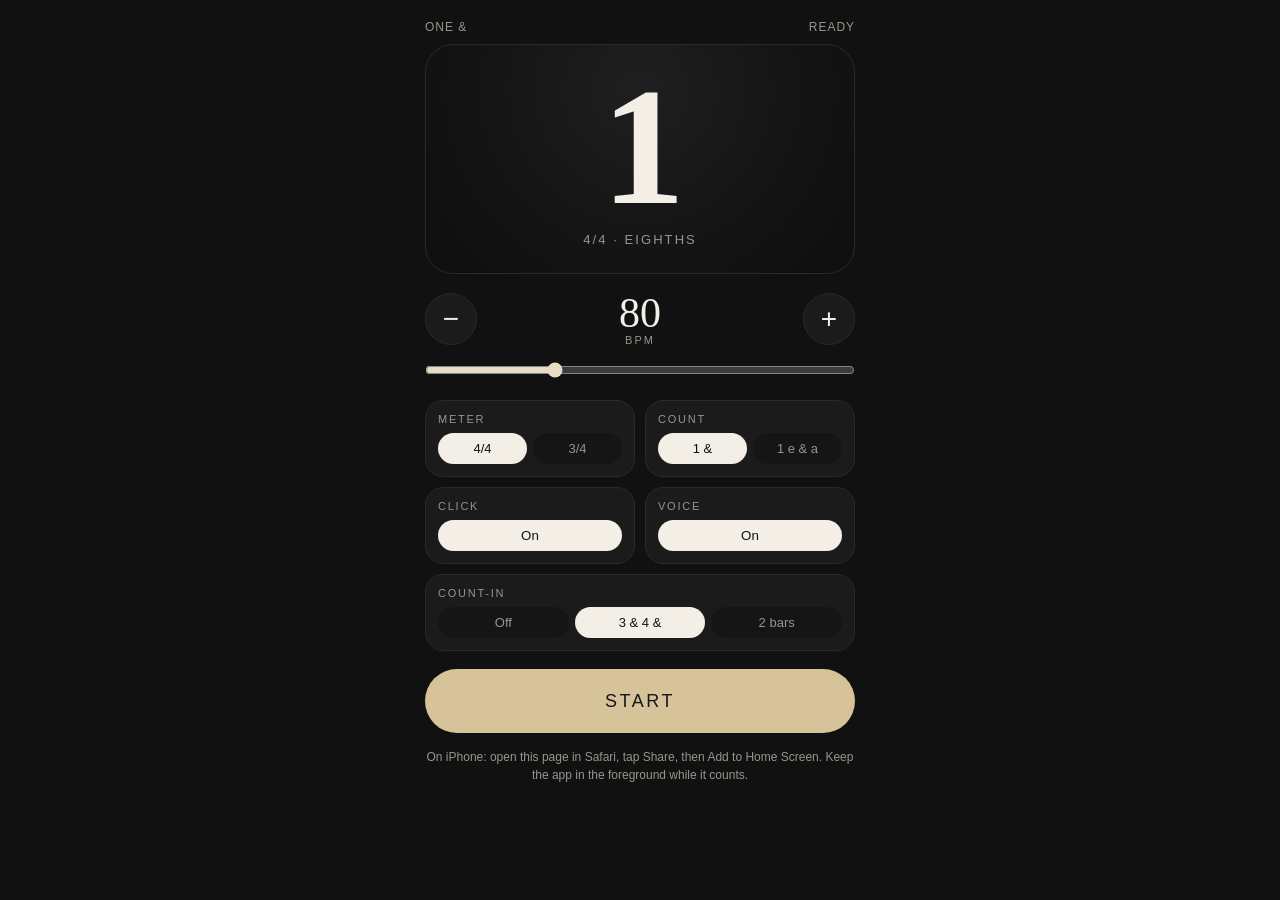
==== index.html @ e8531f9f "Add files via upload Add One & Metronome" ====
<!DOCTYPE html>
<html lang="en">
<head>
  <meta charset="UTF-8" />
  <meta name="viewport" content="width=device-width, initial-scale=1, viewport-fit=cover" />
  <meta name="theme-color" content="#111111" />
  <meta name="apple-mobile-web-app-capable" content="yes" />
  <meta name="apple-mobile-web-app-status-bar-style" content="black-translucent" />
  <meta name="apple-mobile-web-app-title" content="One &" />
  <title>One &</title>
  <link rel="manifest" href="./manifest.json" />
  <link rel="apple-touch-icon" href="./icons/apple-touch-icon.png" />
  <link rel="icon" href="./icons/icon-192.png" />
  <link rel="stylesheet" href="./styles.css" />
</head>
<body>
  <main class="wrap">
    <div class="brand">
      <span>One &amp;</span>
      <span class="status" id="status">Ready</span>
    </div>

    <section class="display" id="display">
      <div class="count" id="count">1</div>
      <div class="subline" id="subline">4/4 · eighths</div>
    </section>

    <div class="bpm-row">
      <button class="bpm-btn" id="bpmDown" aria-label="Slower">−</button>
      <div class="bpm-read">
        <div class="bpm-number" id="bpmRead">80</div>
        <div class="bpm-label">BPM</div>
      </div>
      <button class="bpm-btn" id="bpmUp" aria-label="Faster">+</button>
    </div>
    <input id="bpm" type="range" min="30" max="200" value="80" />

    <div class="grid">
      <div class="field">
        <label>Meter</label>
        <div class="seg" id="meterSeg">
          <button data-meter="4" class="on">4/4</button>
          <button data-meter="3">3/4</button>
        </div>
      </div>
      <div class="field">
        <label>Count</label>
        <div class="seg" id="subSeg">
          <button data-sub="2" class="on">1 &amp;</button>
          <button data-sub="4">1 e &amp; a</button>
        </div>
      </div>
      <div class="field">
        <label>Click</label>
        <button class="toggle on" id="clickToggle">On</button>
      </div>
      <div class="field">
        <label>Voice</label>
        <button class="toggle on" id="voiceToggle">On</button>
      </div>
      <div class="field" style="grid-column: 1 / -1">
        <label>Count-in</label>
        <div class="seg" id="countInSeg">
          <button data-countin="off">Off</button>
          <button data-countin="short" class="on">3 &amp; 4 &amp;</button>
          <button data-countin="bars">2 bars</button>
        </div>
      </div>
    </div>

    <button class="start" id="start">Start</button>
    <p class="hint">On iPhone: open this page in Safari, tap Share, then Add to Home Screen. Keep the app in the foreground while it counts.</p>
  </main>
  <script src="./app.js"></script>
</body>
</html>
---- styles.css ----
:root {
  --bg: #111111;
  --bg-raised: #1b1b1b;
  --line: #2a2a2a;
  --text: #f3efe6;
  --muted: #9a958a;
  --accent: #e8dcc4;
  --beat: #f4efe4;
  --upbeat: #c9b48a;
  --go: #d7c39a;
  --danger: #c97868;
  --radius: 18px;
}

* {
  box-sizing: border-box;
  -webkit-tap-highlight-color: transparent;
}

html, body {
  margin: 0;
  min-height: 100%;
  background: var(--bg);
  color: var(--text);
  font-family: "Iowan Old Style", "Palatino Linotype", Palatino, "Times New Roman", serif;
}

body {
  padding: 20px 16px 28px;
}

.wrap {
  max-width: 430px;
  margin: 0 auto;
}

.brand {
  display: flex;
  justify-content: space-between;
  align-items: baseline;
  margin-bottom: 8px;
  letter-spacing: 0.08em;
  text-transform: uppercase;
  font-size: 12px;
  color: var(--muted);
  font-family: -apple-system, BlinkMacSystemFont, "Segoe UI", sans-serif;
}

.status {
  min-height: 1.2em;
}

.display {
  background: radial-gradient(circle at 50% 20%, #1f1f1f, #141414 58%, #0e0e0e);
  border: 1px solid var(--line);
  border-radius: 28px;
  min-height: 230px;
  display: flex;
  flex-direction: column;
  align-items: center;
  justify-content: center;
  margin: 10px 0 18px;
  position: relative;
  overflow: hidden;
}

.display.pulse-down::after,
.display.pulse-up::after {
  content: "";
  position: absolute;
  inset: 0;
  pointer-events: none;
}

.display.pulse-down::after {
  background: radial-gradient(circle at center, rgba(243, 239, 230, 0.12), transparent 58%);
}

.display.pulse-up::after {
  background: radial-gradient(circle at center, rgba(201, 180, 138, 0.16), transparent 58%);
}

.count {
  font-size: clamp(112px, 32vw, 168px);
  line-height: 0.9;
  font-weight: 600;
  letter-spacing: -0.04em;
}

.count.upbeat {
  color: var(--upbeat);
  transform: translateY(-8px);
}

.subline {
  margin-top: 10px;
  font-family: -apple-system, BlinkMacSystemFont, "Segoe UI", sans-serif;
  font-size: 13px;
  letter-spacing: 0.16em;
  text-transform: uppercase;
  color: var(--muted);
}

.bpm-row {
  display: flex;
  align-items: center;
  gap: 10px;
  margin-bottom: 16px;
}

.bpm-btn, .start {
  border: 0;
  border-radius: 999px;
  background: var(--bg-raised);
  color: var(--text);
  border: 1px solid var(--line);
  font: inherit;
  cursor: pointer;
}

.bpm-btn {
  width: 52px;
  height: 52px;
  font-size: 28px;
  line-height: 1;
  font-family: -apple-system, BlinkMacSystemFont, "Segoe UI", sans-serif;
}

.bpm-read {
  flex: 1;
  text-align: center;
}

.bpm-number {
  font-size: 42px;
  line-height: 1;
}

.bpm-label {
  font-family: -apple-system, BlinkMacSystemFont, "Segoe UI", sans-serif;
  font-size: 11px;
  letter-spacing: 0.18em;
  text-transform: uppercase;
  color: var(--muted);
}

input[type="range"] {
  width: 100%;
  margin: 0 0 22px;
  accent-color: var(--accent);
}

.grid {
  display: grid;
  grid-template-columns: 1fr 1fr;
  gap: 10px;
  margin-bottom: 18px;
}

.field {
  background: var(--bg-raised);
  border: 1px solid var(--line);
  border-radius: var(--radius);
  padding: 12px;
}

.field label {
  display: block;
  font-family: -apple-system, BlinkMacSystemFont, "Segoe UI", sans-serif;
  font-size: 11px;
  letter-spacing: 0.16em;
  text-transform: uppercase;
  color: var(--muted);
  margin-bottom: 8px;
}

.seg {
  display: flex;
  gap: 6px;
}

.seg button {
  flex: 1;
  border: 0;
  background: #151515;
  color: var(--muted);
  border-radius: 999px;
  padding: 8px 6px;
  font-family: -apple-system, BlinkMacSystemFont, "Segoe UI", sans-serif;
  font-size: 13px;
  cursor: pointer;
}

.seg button.on {
  background: var(--text);
  color: #111;
}

.toggle {
  width: 100%;
  border: 0;
  background: #151515;
  color: var(--muted);
  border-radius: 999px;
  padding: 8px 6px;
  font-family: -apple-system, BlinkMacSystemFont, "Segoe UI", sans-serif;
  cursor: pointer;
}

.toggle.on {
  background: var(--text);
  color: #111;
}

.start {
  width: 100%;
  height: 64px;
  font-size: 18px;
  letter-spacing: 0.14em;
  text-transform: uppercase;
  font-family: -apple-system, BlinkMacSystemFont, "Segoe UI", sans-serif;
  background: var(--go);
  color: #171717;
  border: 0;
}

.start.running {
  background: var(--danger);
  color: #fff;
}

.hint {
  margin-top: 16px;
  color: var(--muted);
  font-family: -apple-system, BlinkMacSystemFont, "Segoe UI", sans-serif;
  font-size: 12px;
  line-height: 1.45;
  text-align: center;
}
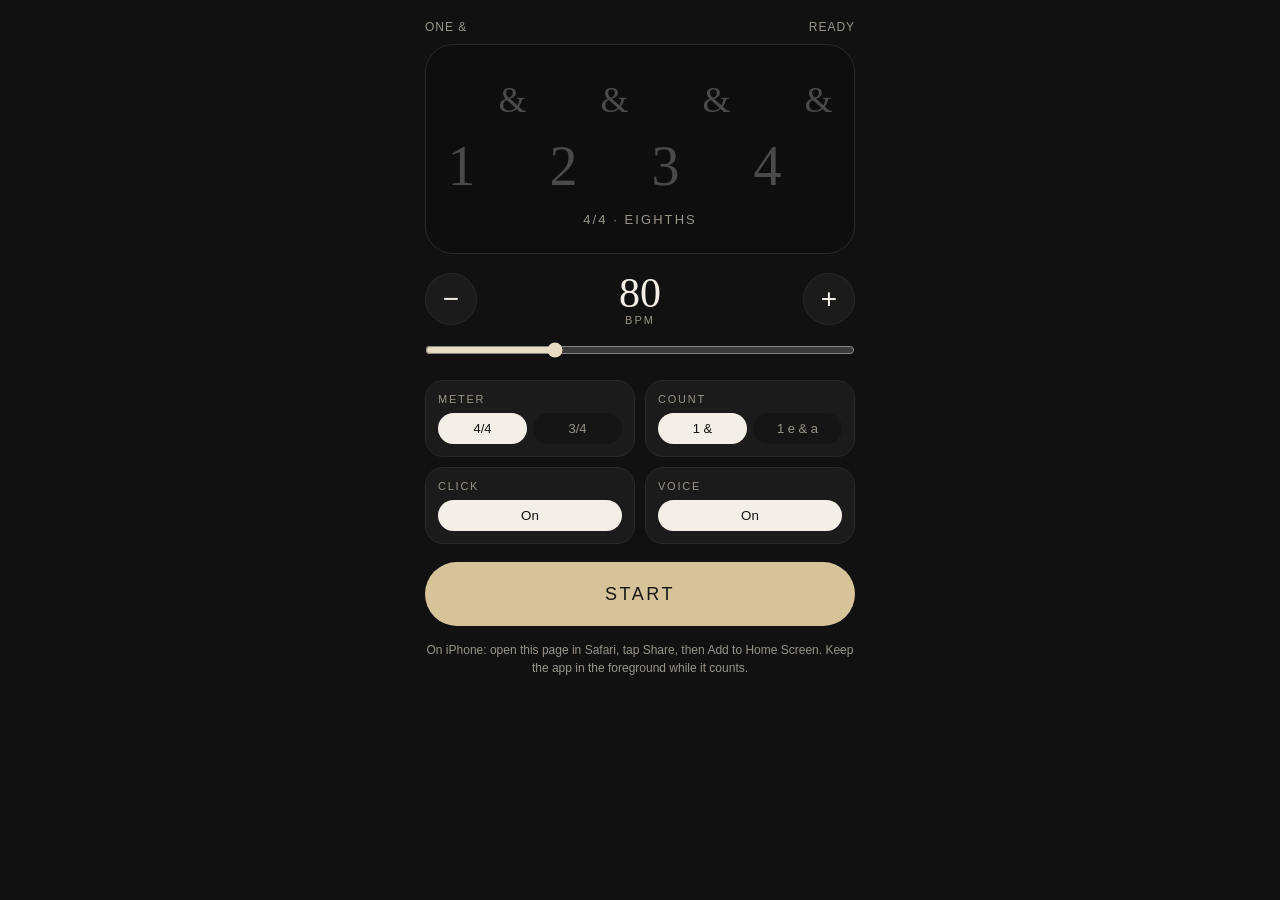
==== commit 8e6024f1: "Add files via upload" ====
--- a/index.html
+++ b/index.html
@@ -21,7 +21,7 @@
     </div>
 
     <section class="display" id="display">
-      <div class="count" id="count">1</div>
+      <div class="beat-board" id="beatBoard"></div>
       <div class="subline" id="subline">4/4 · eighths</div>
     </section>
 
@@ -58,19 +58,12 @@
         <label>Voice</label>
         <button class="toggle on" id="voiceToggle">On</button>
       </div>
-      <div class="field" style="grid-column: 1 / -1">
-        <label>Count-in</label>
-        <div class="seg" id="countInSeg">
-          <button data-countin="off">Off</button>
-          <button data-countin="short" class="on">3 &amp; 4 &amp;</button>
-          <button data-countin="bars">2 bars</button>
-        </div>
-      </div>
     </div>
 
     <button class="start" id="start">Start</button>
     <p class="hint">On iPhone: open this page in Safari, tap Share, then Add to Home Screen. Keep the app in the foreground while it counts.</p>
   </main>
+  <script src="./voices.js"></script>
   <script src="./app.js"></script>
 </body>
 </html>
--- a/styles.css
+++ b/styles.css
@@ -5,8 +5,9 @@
   --text: #f3efe6;
   --muted: #9a958a;
   --accent: #e8dcc4;
-  --beat: #f4efe4;
-  --upbeat: #c9b48a;
+  --dormant: #4a4a4a;
+  --and-on: #8d8d8d;
+  --beat-on: #ffffff;
   --go: #d7c39a;
   --danger: #c97868;
   --radius: 18px;
@@ -51,54 +52,62 @@
 }
 
 .display {
-  background: radial-gradient(circle at 50% 20%, #1f1f1f, #141414 58%, #0e0e0e);
+  background: #0e0e0e;
   border: 1px solid var(--line);
   border-radius: 28px;
-  min-height: 230px;
+  min-height: 210px;
   display: flex;
   flex-direction: column;
-  align-items: center;
+  align-items: stretch;
   justify-content: center;
   margin: 10px 0 18px;
-  position: relative;
-  overflow: hidden;
-}
-
-.display.pulse-down::after,
-.display.pulse-up::after {
-  content: "";
-  position: absolute;
-  inset: 0;
-  pointer-events: none;
-}
-
-.display.pulse-down::after {
-  background: radial-gradient(circle at center, rgba(243, 239, 230, 0.12), transparent 58%);
-}
-
-.display.pulse-up::after {
-  background: radial-gradient(circle at center, rgba(201, 180, 138, 0.16), transparent 58%);
-}
-
-.count {
-  font-size: clamp(112px, 32vw, 168px);
-  line-height: 0.9;
-  font-weight: 600;
-  letter-spacing: -0.04em;
-}
-
-.count.upbeat {
-  color: var(--upbeat);
-  transform: translateY(-8px);
+  padding: 28px 10px 18px;
+}
+
+.beat-board {
+  display: grid;
+  grid-template-rows: auto auto;
+  align-items: end;
+  column-gap: 0;
+  row-gap: 2px;
+  width: 100%;
+}
+
+.syll {
+  text-align: center;
+  color: var(--dormant);
+  font-weight: 500;
+  line-height: 1;
+  user-select: none;
+  transition: color 0.06s linear;
+}
+
+.syll.num {
+  font-size: clamp(42px, 11vw, 56px);
+  padding: 8px 0 2px;
+}
+
+.syll.and {
+  font-size: clamp(28px, 7vw, 36px);
+  padding: 0 0 10px;
+}
+
+.syll.num.on {
+  color: var(--beat-on);
+}
+
+.syll.and.on {
+  color: var(--and-on);
 }
 
 .subline {
-  margin-top: 10px;
+  margin-top: 16px;
   font-family: -apple-system, BlinkMacSystemFont, "Segoe UI", sans-serif;
   font-size: 13px;
   letter-spacing: 0.16em;
   text-transform: uppercase;
   color: var(--muted);
+  text-align: center;
 }
 
 .bpm-row {
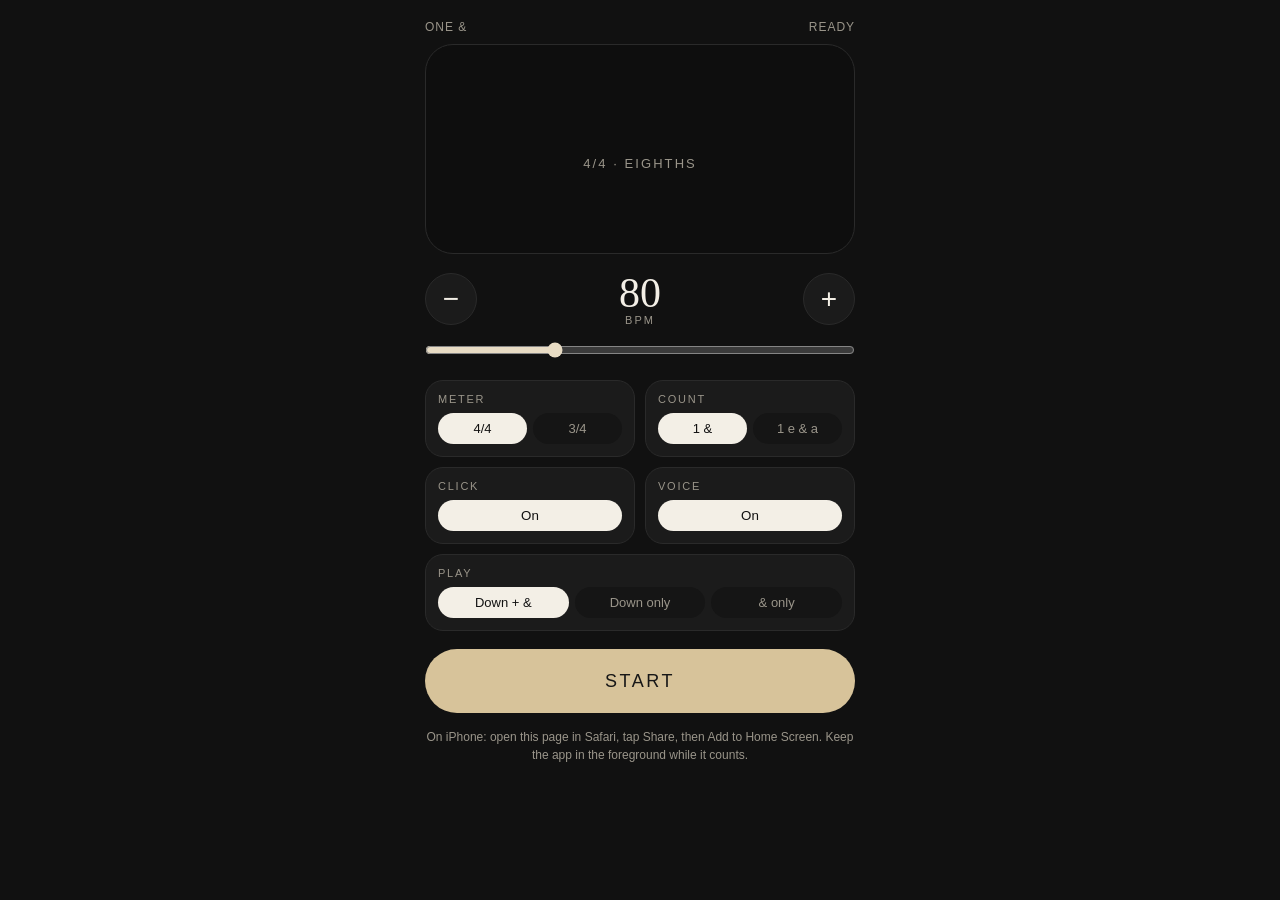
==== commit 859a9988: "Add files via upload" ====
--- a/index.html
+++ b/index.html
@@ -58,6 +58,14 @@
         <label>Voice</label>
         <button class="toggle on" id="voiceToggle">On</button>
       </div>
+      <div class="field" style="grid-column: 1 / -1">
+        <label>Play</label>
+        <div class="seg" id="partsSeg">
+          <button data-parts="both" class="on">Down + &amp;</button>
+          <button data-parts="down">Down only</button>
+          <button data-parts="up">&amp; only</button>
+        </div>
+      </div>
     </div>
 
     <button class="start" id="start">Start</button>
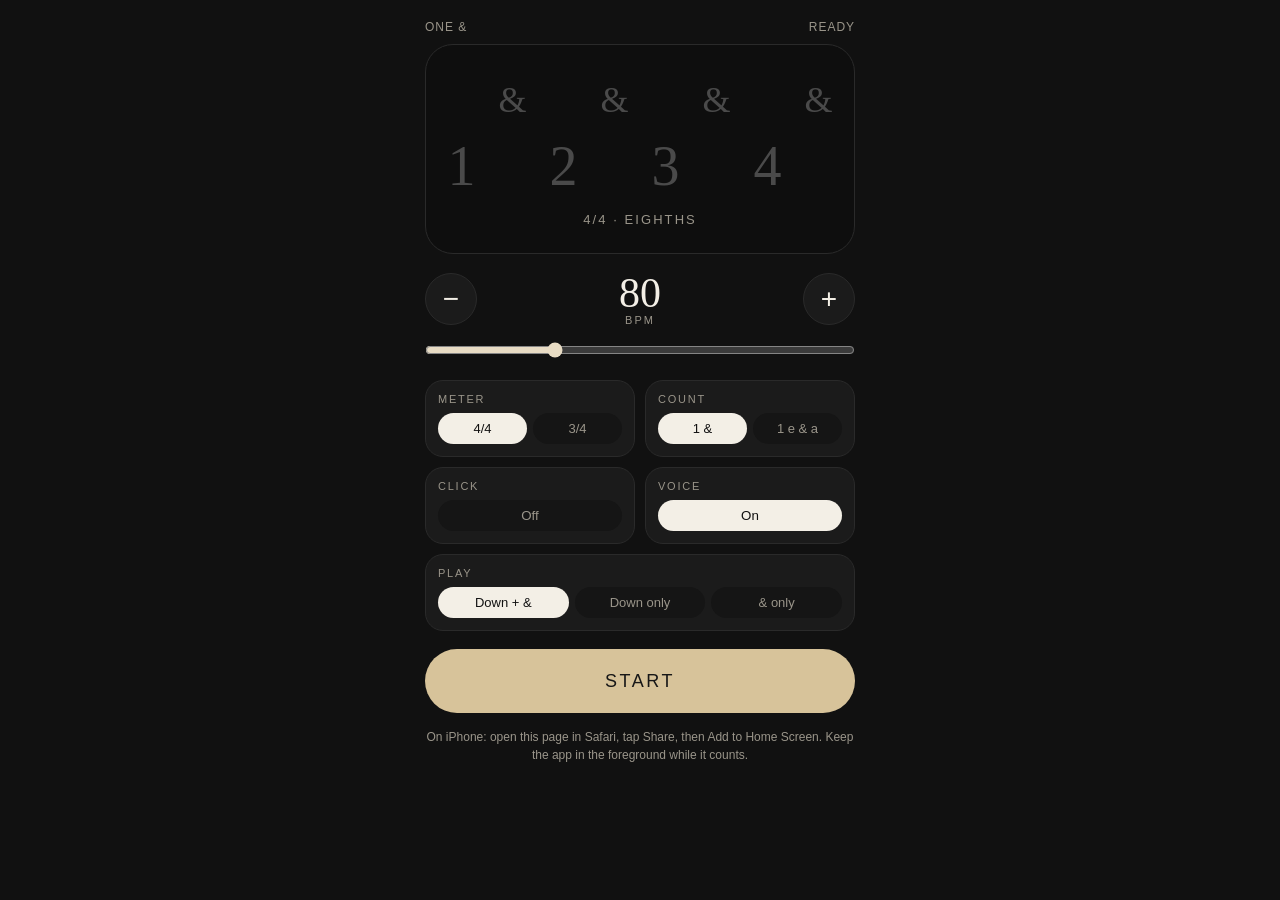
==== commit 54796b0a: "Add files via upload" ====
--- a/index.html
+++ b/index.html
@@ -52,7 +52,7 @@
       </div>
       <div class="field">
         <label>Click</label>
-        <button class="toggle on" id="clickToggle">On</button>
+        <button class="toggle" id="clickToggle">Off</button>
       </div>
       <div class="field">
         <label>Voice</label>
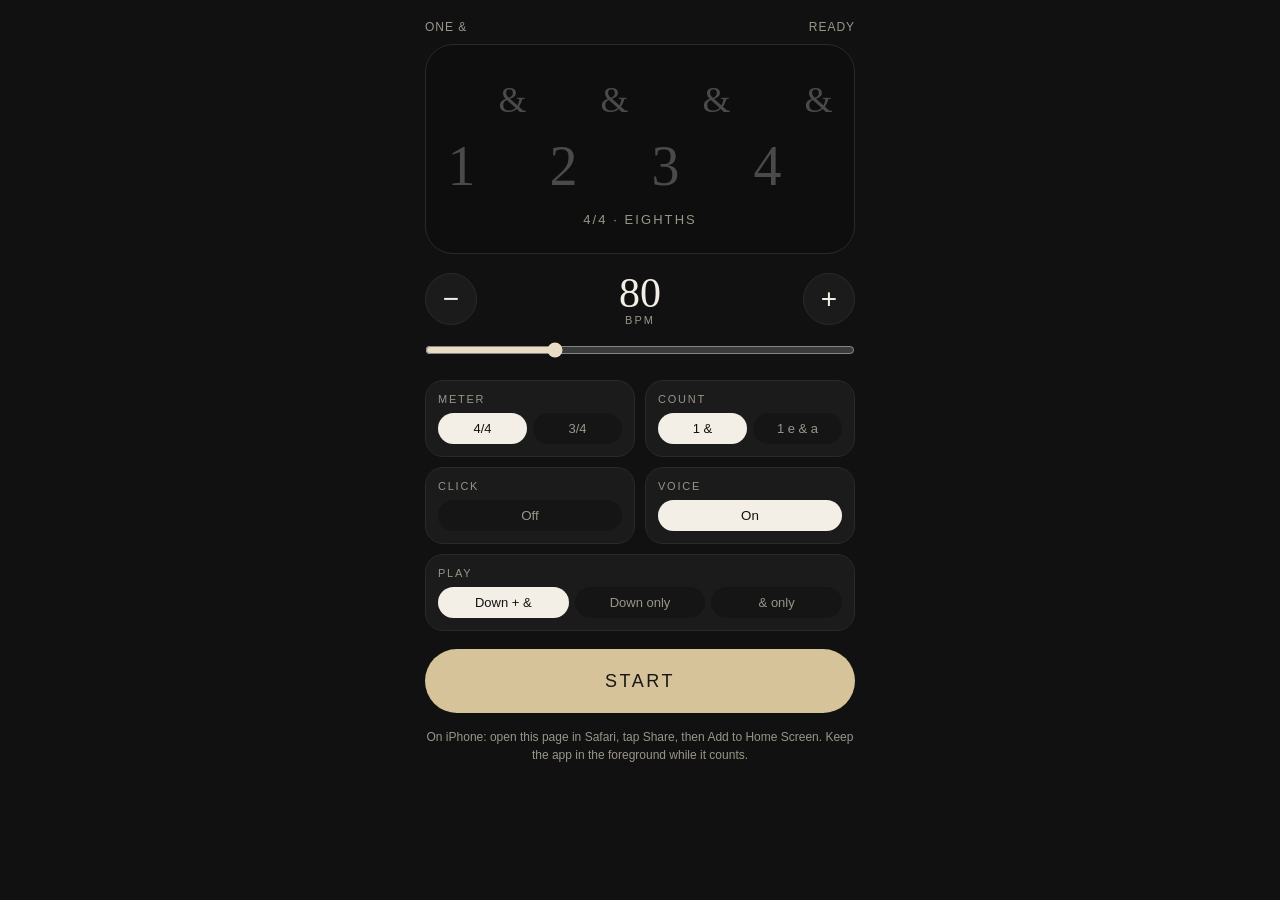
==== commit 173a642b: "Add files via upload" ====
--- a/index.html
+++ b/index.html
@@ -14,6 +14,7 @@
   <link rel="stylesheet" href="./styles.css" />
 </head>
 <body>
+  <audio id="unlockAudio" preload="auto" playsinline></audio>
   <main class="wrap">
     <div class="brand">
       <span>One &amp;</span>
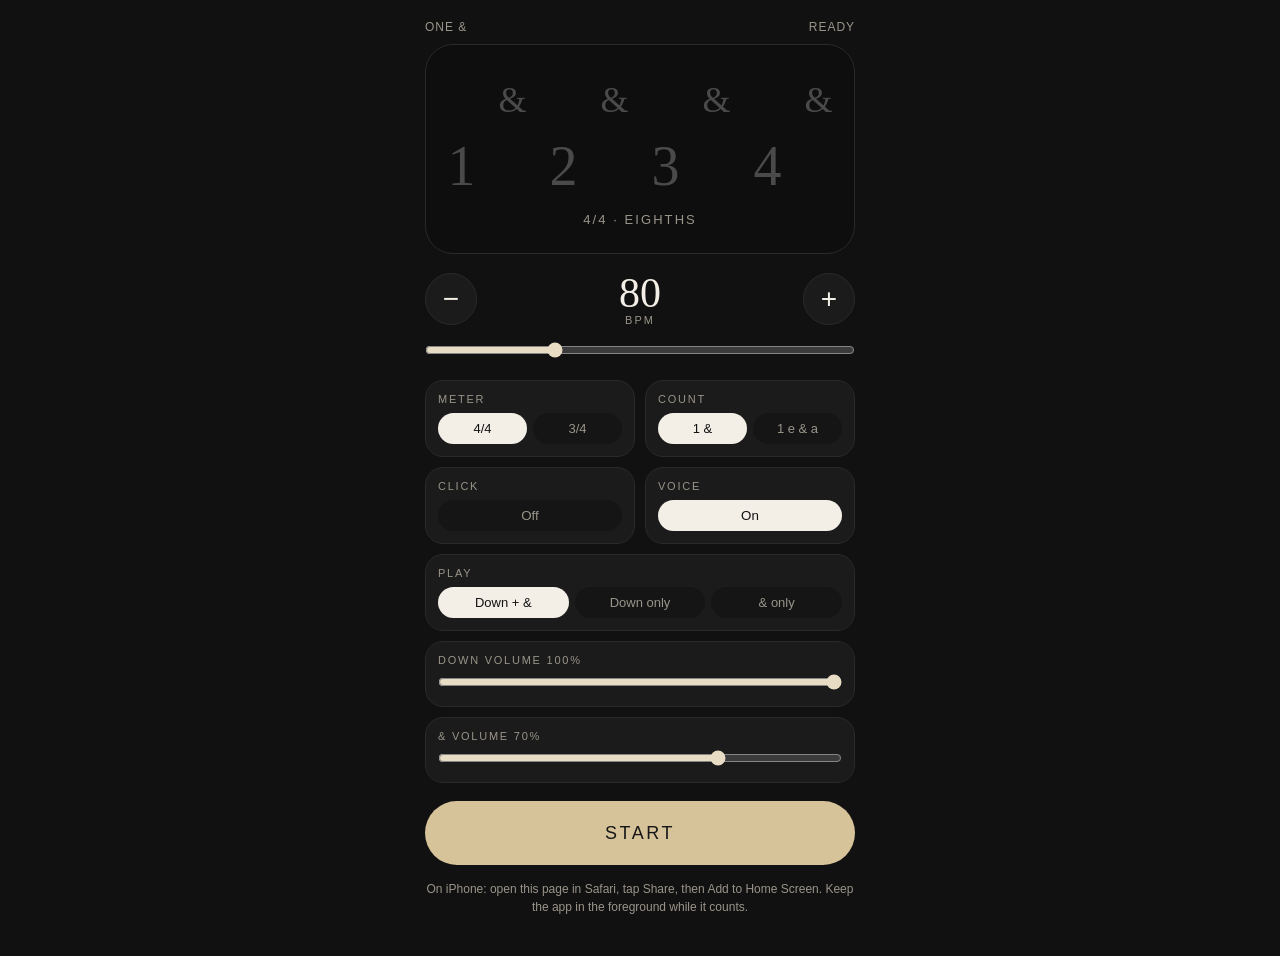
==== commit 6530ab9f: "Add files via upload" ====
--- a/index.html
+++ b/index.html
@@ -67,6 +67,14 @@
           <button data-parts="up">&amp; only</button>
         </div>
       </div>
+      <div class="field" style="grid-column: 1 / -1">
+        <label>Down volume <span id="downVolRead">100</span>%</label>
+        <input id="downVol" type="range" min="0" max="100" value="100" />
+      </div>
+      <div class="field" style="grid-column: 1 / -1">
+        <label>&amp; volume <span id="upVolRead">70</span>%</label>
+        <input id="upVol" type="range" min="0" max="100" value="70" />
+      </div>
     </div>
 
     <button class="start" id="start">Start</button>
--- a/styles.css
+++ b/styles.css
@@ -159,6 +159,10 @@
   accent-color: var(--accent);
 }
 
+.field input[type="range"] {
+  margin: 0;
+}
+
 .grid {
   display: grid;
   grid-template-columns: 1fr 1fr;
@@ -188,6 +192,10 @@
   gap: 6px;
 }
 
+.wrap-seg {
+  flex-wrap: wrap;
+}
+
 .seg button {
   flex: 1;
   border: 0;
